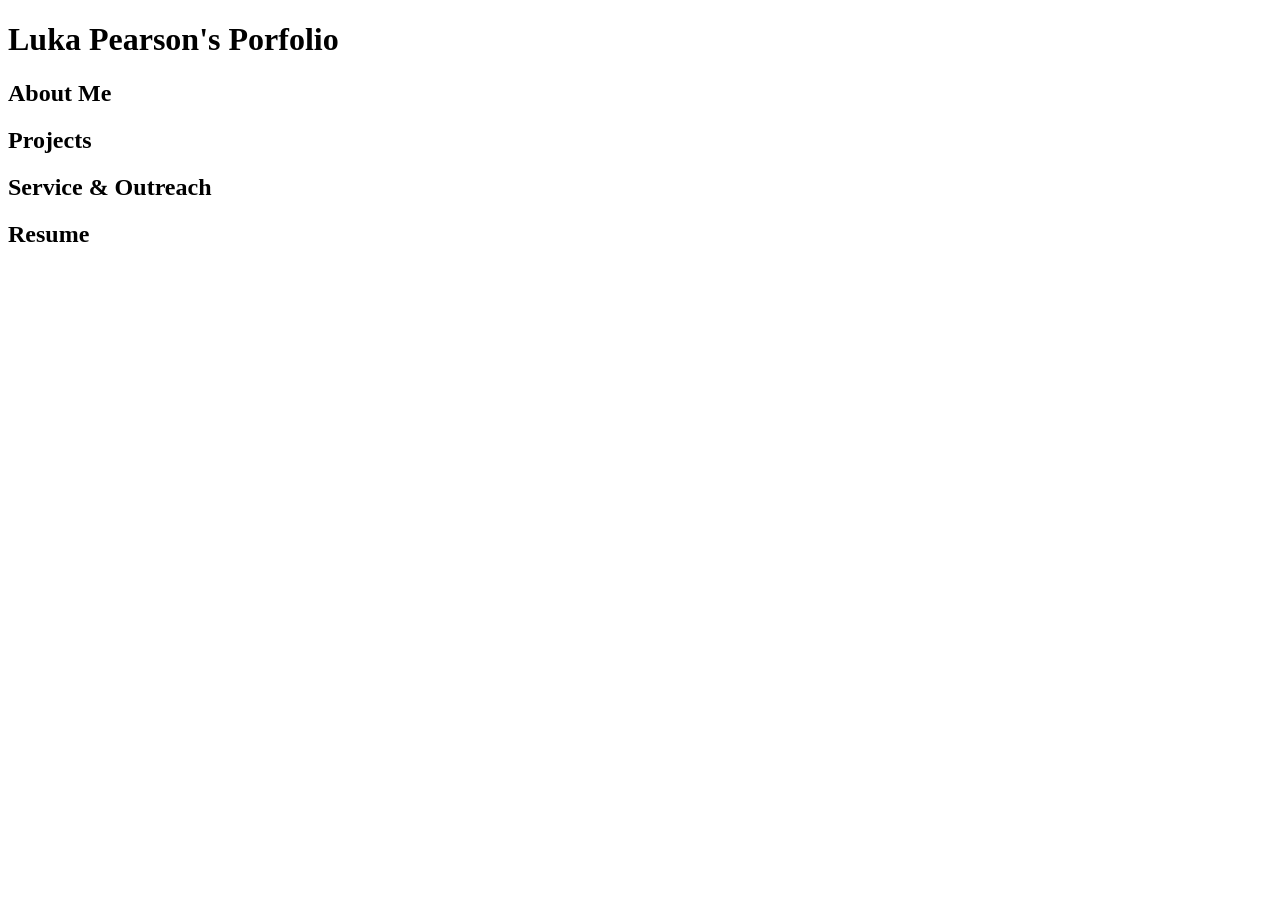
==== index.html @ c2bed39b "index and style started index outline created, footer style started" ====
<!DOCTYPE html>
<html>
<head>
    <title>Luka Pearson's Portfolio</title>
    <meta name="viewport" content="width=device-width, initial-scale=1.0">
</head>
<body>
    <header>
        <h1>Luka Pearson's Porfolio</h1>
        <div class="menu"></div>
    <header>

    <div class="main" id="about-me">
        <h2>About Me</h1>
    </div>

    <div class="main" id="projects">
        <h2>Projects</h1>
    </div>

    <div class="main" id="service-outreach">
        <h2>Service & Outreach</h2>
    </div>

    <div class="main" id="resume">
        <h2>Resume</h2>
    </div>

    <footer>
        
    </footer>

</body>
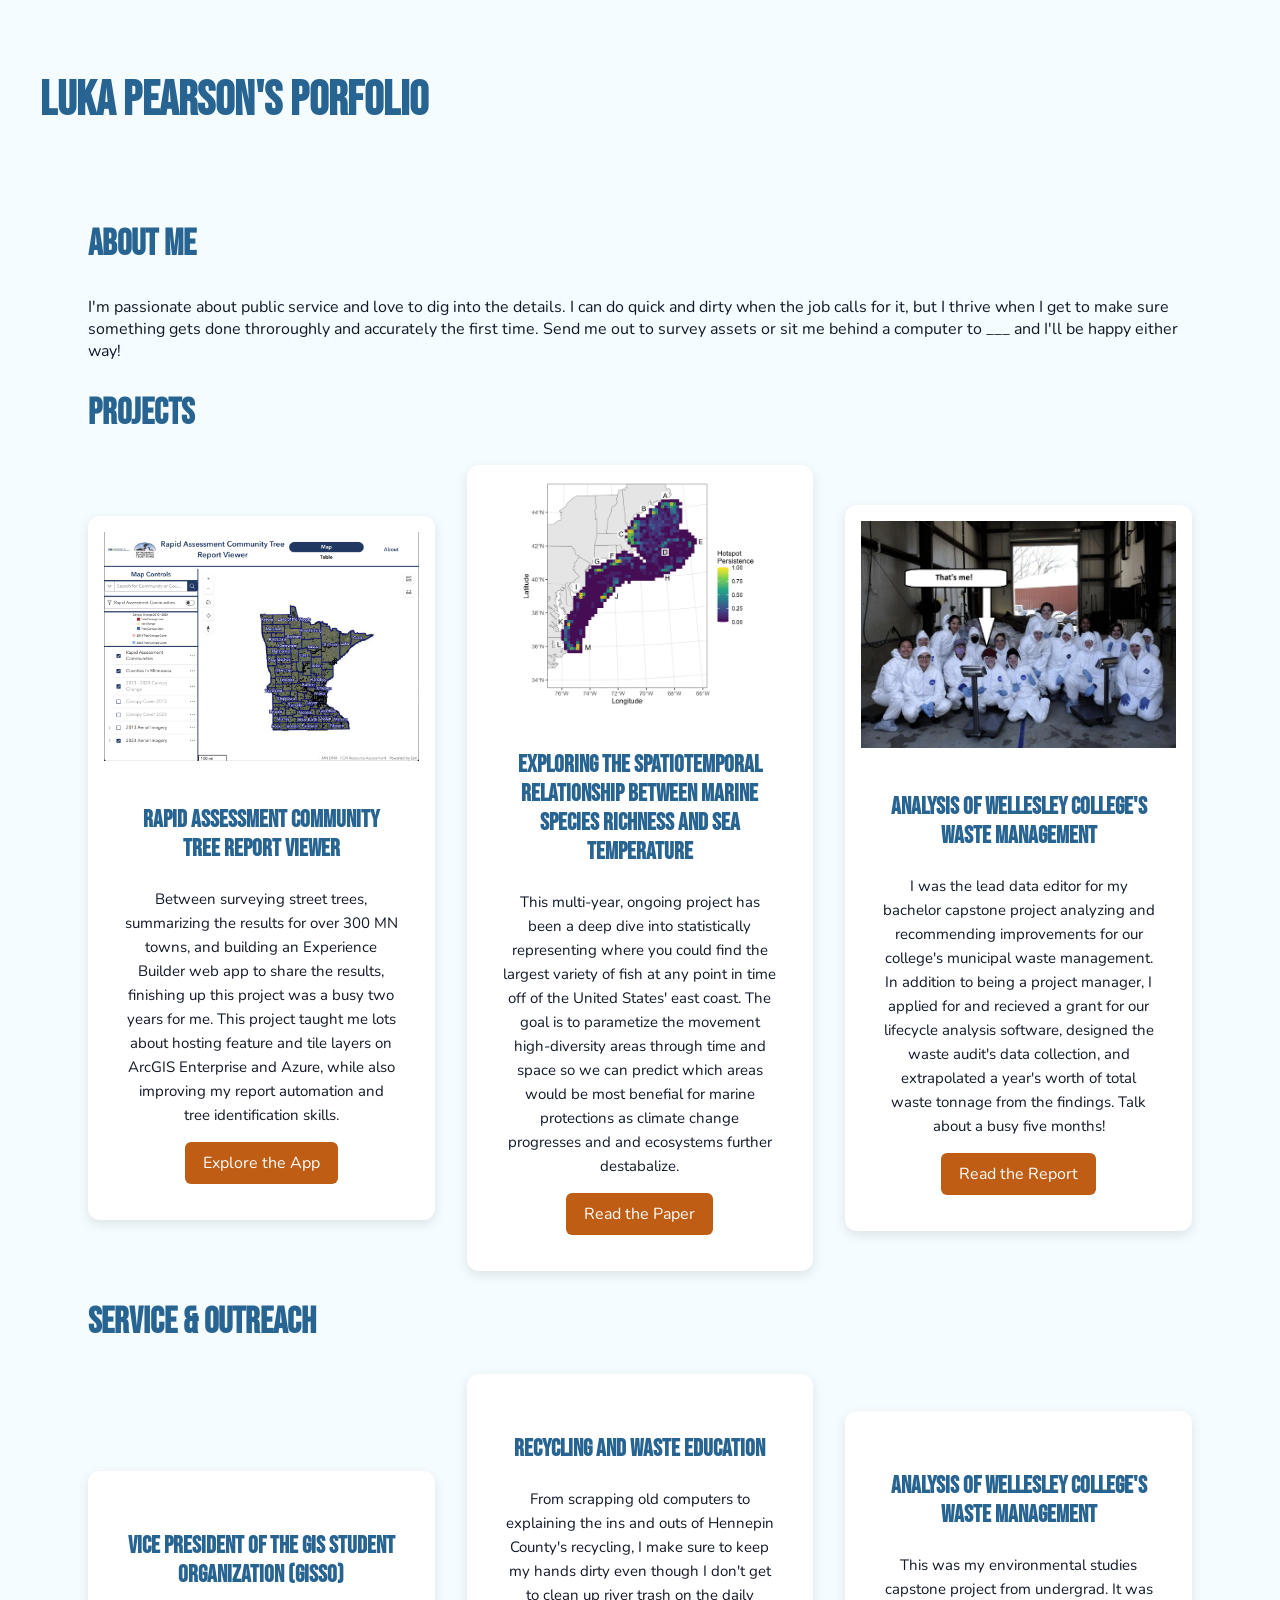
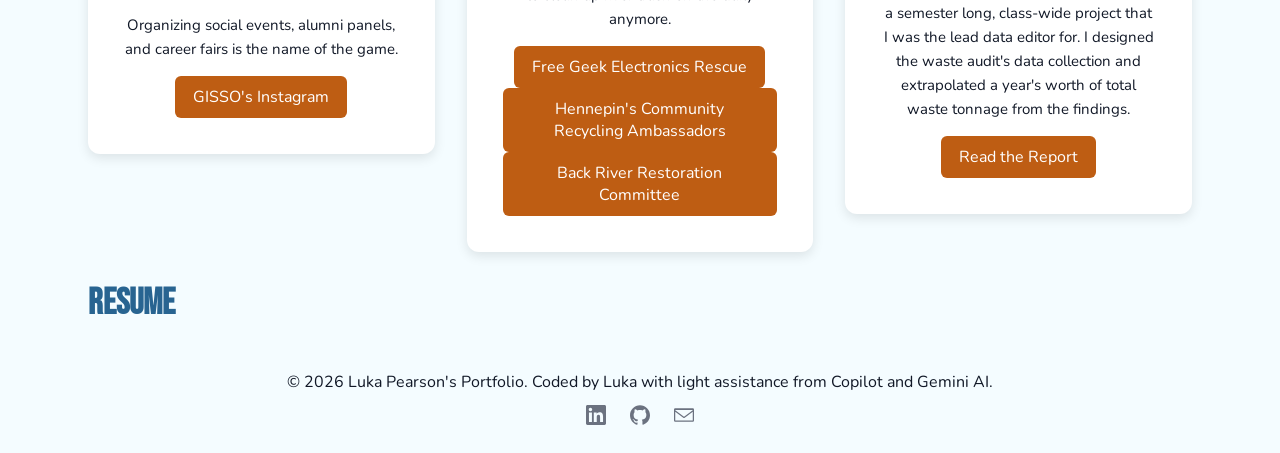
==== commit 8dc54d31: "still working on it fonts and color scheme added, content added" ====
--- a/index.html
+++ b/index.html
@@ -3,31 +3,126 @@
 <head>
     <title>Luka Pearson's Portfolio</title>
     <meta name="viewport" content="width=device-width, initial-scale=1.0">
+    <link rel="stylesheet" href="style.css">
 </head>
 <body>
     <header>
         <h1>Luka Pearson's Porfolio</h1>
         <div class="menu"></div>
-    <header>
-
+    </header>
+    
     <div class="main" id="about-me">
-        <h2>About Me</h1>
+        <h2>About Me</h2>
+        <p>I'm passionate about public service and love to dig into the details. I can do quick and dirty when the job calls for it, but I thrive when I get to make sure something gets done throroughly and accurately the first time. Send me out to survey assets or sit me behind a computer to ___ and I'll be happy either way!</p>
     </div>
-
+    
     <div class="main" id="projects">
-        <h2>Projects</h1>
+        <h2>Projects</h2>
+        <div class="main-grid">
+            <div class="card">
+                <img src="assets/Community-tree-viewer.png" alt="Screeshot of the Rapid Assessment Community Tree Report Viewer website. It contains a map of Minnesota, divided into counties, map filters on the left side of the screen. The Map tab is selected, but there are also tabs titled Table and About.">
+                <div class="card-content">
+                    <h3>Rapid Assessment Community Tree Report Viewer</h3>
+                    <p>Between surveying street trees, summarizing the results for over 300 MN towns, and building an Experience Builder web app to share the results, finishing up this project was a busy two years for me. This project taught me lots about hosting feature and tile layers on ArcGIS Enterprise and Azure, while also improving my report automation and tree identification skills.</p>
+                    <a href="https://gis.dnr.state.mn.us/arcgis/apps/experiencebuilder/experience/?id=84be7fddd5c74d35a45b71caa3bf1c2b" target="_blank">Explore the App</a>
+                </div>
+            </div>
+            <div>
+                <div class="card">
+                    <img src="assets/hotspot-persistence.png" alt="A map of the northeast United States continental shelf and the east coast states. Colors ranging from a dark blue to a bright yellow indicate how persistent marine species hotspots are across the shelf.">
+                    <div class="card-content">
+                        <h3>Exploring the Spatiotemporal Relationship Between Marine Species Richness and Sea Temperature</h3>
+                        <p>This multi-year, ongoing project has been a deep dive into statistically representing where you could find the largest variety of fish at any point in time off of the United States' east coast. The goal is to parametize the movement high-diversity areas through time and space so we can predict which areas would be most benefial for marine protections as climate change progresses and and ecosystems further destabalize.</p>
+                        <a href="https://docs.google.com/document/d/13Gl8vXcmlSaHt4KASBmKrfOcQSFdg6GF/edit?usp=drive_link&ouid=103235267816625658965&rtpof=true&sd=true" target="_blank">Read the Paper</a>
+                    </div>
+                </div>
+            </div>
+            
+            <div class="card">
+                <img src="assets/waste-survey.png" alt="Class picture, including Luka Pearson, of people in a warehouse wearing full-body paper suits and blue gloves, posing in front of two scales.">
+                <div class="card-content">
+                    <h3>Analysis of Wellesley College's Waste Management</h3>
+                    <p>I was the lead data editor for my bachelor capstone project analyzing and recommending improvements for our college's municipal waste management. In addition to being a project manager, I applied for and recieved a grant for our lifecycle analysis software, designed the waste audit's data collection, and extrapolated a year's worth of total waste tonnage from the findings. Talk about a busy five months!</p>
+                    <a href="https://drive.google.com/file/d/1nGG7_Eai6SkqBwXnt5Kz_y4J-TRjPk8u/view?usp=drive_link" target="_blank">Read the Report</a>
+                </div>
+            </div>
+        </div>
     </div>
-
+    
     <div class="main" id="service-outreach">
         <h2>Service & Outreach</h2>
+        <div class="main-grid">
+            <div class="card">
+                <div class="card-content">
+                    <h3>Vice President of the GIS Student Organization (GISSO)</h3>
+                    <p>Organizing social events, alumni panels, and career fairs is the name of the game.</p>
+                    <a href="https://www.instagram.com/gissoumn/" target="_blank">GISSO's Instagram</a>
+                </div>
+            </div>
+            <div>
+                <div class="card">
+                    <div class="card-content">
+                        <h3>Recycling and Waste Education</h3>
+                        <p>From scrapping old computers to explaining the ins and outs of Hennepin County's recycling, I make sure to keep my hands dirty even though I don't get to clean up river trash on the daily anymore. </p>
+                        <a href="https://www.freegeektwincities.org/volunteer" target="_blank">Free Geek Electronics Rescue</a>
+                        <a href="https://www.hennepincounty.gov/government/volunteering/community-recycling-ambassadors" target="_blank">Hennepin's Community Recycling Ambassadors</a>
+                        <a href="https://www.savebackriver.org/" target="_blank">Back River Restoration Committee</a>
+                    </div>
+                </div>
+            </div>
+            
+            <div class="card">
+                <div class="card-content">
+                    <h3>Analysis of Wellesley College's Waste Management</h3>
+                    <p>This was my environmental studies capstone project from undergrad. It was a semester long, class-wide project that I was the lead data editor for. I designed the waste audit's data collection and extrapolated a year's worth of total waste tonnage from the findings.</p>
+                    <a href="https://drive.google.com/file/d/1nGG7_Eai6SkqBwXnt5Kz_y4J-TRjPk8u/view?usp=drive_link" target="_blank">Read the Report</a>
+                </div>
+            </div>
+        </div>
     </div>
-
+    
     <div class="main" id="resume">
         <h2>Resume</h2>
     </div>
-
-    <footer>
-        
+    
+    <footer class="footer-minimal" role="contentinfo">
+        <div class="footer-minimal__container">
+            
+            <p class="footer-minimal__copyright">
+                &copy; 2026 Luka Pearson's Portfolio. Coded by Luka with light assistance from Copilot and Gemini AI.
+            </p>
+            
+            <nav class="footer-minimal__nav" aria-label="Footer Social Media Links">
+                <ul>
+                    <li>
+                        <a href="https://linkedin.com/in/luka-pearson" aria-label="Luka Pearson's LinkedIn Profile" target="_blank">
+                            <!-- SVG icon for LinkedIn -->
+                            <svg role="img" viewBox="0 0 24 24" xmlns="http://www.w3.org/2000/svg">
+                                <title>LinkedIn</title>
+                                <path d="M20.447 20.452h-3.554v-5.569c0-1.328-.027-3.037-1.852-3.037-1.853 0-2.136 1.445-2.136 2.939v5.667H9.351V9h3.414v1.561h.046c.477-.9 1.637-1.85 3.37-1.85 3.601 0 4.267 2.37 4.267 5.455v6.286zM5.337 7.433c-1.144 0-2.063-.926-2.063-2.065 0-1.138.92-2.063 2.063-2.063 1.14 0 2.064.925 2.064 2.063 0 1.139-.925 2.065-2.064 2.065zm1.782 13.019H3.555V9h3.564v11.452zM22.225 0H1.771C.792 0 0 .774 0 1.729v20.542C0 23.227.792 24 1.771 24h20.451C23.2 24 24 23.227 24 22.271V1.729C24 .774 23.2 0 22.225 0z"/>
+                            </svg>
+                        </a>
+                    </li>
+                    <li>
+                        <a href="https://github.com/pearson-png" aria-label="Luka Pearson's GitHub Profile" target="_blank">
+                            <!-- SVG icon for GitHub -->
+                            <svg role="img" viewBox="0 0 24 24" xmlns="http://www.w3.org/2000/svg">
+                                <title>GitHub</title>
+                                <path d="M12 .297c-6.63 0-12 5.373-12 12 0 5.303 3.438 9.8 8.205 11.385.6.113.82-.258.82-.577 0-.285-.01-1.04-.015-2.04-3.338.724-4.042-1.61-4.042-1.61C4.422 18.07 3.633 17.7 3.633 17.7c-1.087-.744.084-.729.084-.729 1.205.084 1.838 1.236 1.838 1.236 1.07 1.835 2.809 1.305 3.495.998.108-.776.417-1.305.76-1.605-2.665-.3-5.466-1.332-5.466-5.93 0-1.31.465-2.38 1.235-3.22-.135-.303-.54-1.523.105-3.176 0 0 1.005-.322 3.3 1.23.96-.267 1.98-.399 3-.405 1.02.006 2.04.138 3 .405 2.28-1.552 3.285-1.23 3.285-1.23.645 1.653.24 2.873.12 3.176.765.84 1.23 1.91 1.23 3.22 0 4.61-2.805 5.625-5.475 5.92.42.36.81 1.096.81 2.22 0 1.606-.015 2.896-.015 3.286 0 .315.21.69.825.57C20.565 22.092 24 17.592 24 12.297c0-6.627-5.373-12-12-12"/>
+                            </svg>
+                        </a>
+                    </li>
+                    <li>
+                        <a href="mailto:lukapear27@gmail.com" aria-label="Email Luka Pearson" target="_blank">
+                            <svg role="img" viewBox="0 0 24 24" xmlns="http://www.w3.org/2000/svg">
+                                <title>Email</title>
+                                <path d="M1.5 4h21A1.5 1.5 0 0 1 24 5.5v13A1.5 1.5 0 0 1 22.5 20h-21A1.5 1.5 0 0 1 0 18.5v-13A1.5 1.5 0 0 1 1.5 4zm0 2v.217l10.5 7.875L22.5 6.217V6h-21zm21 2.092-9.603 7.202a1.5 1.5 0 0 1-1.794 0L1.5 8.092V18.5h21V8.092z"/>
+                            </svg>
+                        </a>
+                    </li>
+                </ul>
+            </nav>
+        </div>
     </footer>
-
+    
 </body>
--- a/style.css
+++ b/style.css
@@ -0,0 +1,196 @@
+/* Set colors */
+:root {
+  /* Brand Colors */
+  --color-primary: #286491;
+  --color-secondary: #be5d13;
+  --color-accent: #cd8c00;
+
+  /* Neutrals */
+  --color-bg: #f4fcff;
+  --color-surface: #ffffff;
+  --color-text: #111827;
+  --color-text-muted: #6b7280;
+}
+
+
+/* Set fonts */
+
+@font-face {
+  font-family: bebas; /* headings */
+  src: url(assets/Bebas_Neue/BebasNeue-Regular.ttf); /* url of the font */
+}
+@font-face {
+  font-family: nunito; /* body text */
+  src: url(assets/Nunito/Nunito-VariableFont_wght.ttf); /* url of the font */
+}
+
+body {
+    background-color: var(--color-bg);
+}
+
+header {
+    padding: 2em;
+}
+
+.main {
+    padding-left: 5em;
+    padding-right: 5em;
+}
+
+/* set base headings and body style */
+h1 {
+    font-family: bebas;
+    font-size: 48px;
+    color: var(--color-primary);
+}
+
+h2 {
+    font-family: bebas;
+    font-size: 36px;
+    color: var(--color-primary);
+}
+
+h3 {
+    font-family: bebas;
+    font-size: 24px;
+    color: var(--color-primary);
+}
+
+p {
+    font-family: nunito;
+    font-size: 16px;
+    color: var(--color-text)
+}
+
+
+/* create a grid of projects wiht images, links, and titles */
+.main-grid {
+  display: grid;
+  grid-template-columns: repeat(3, 1fr);
+  grid-auto-rows: 1fr 1fr;
+  column-gap: 2em;
+  row-gap: 2em;
+  place-items: center;
+}
+
+/* Collapse to 2 columns on screens smaller than 12000px */
+@media (max-width: 1000px) {
+  .main-grid {
+    grid-template-columns: 1fr 1fr;
+  }
+}
+
+/* Collapse to 1 column on screens smaller than 768px */
+@media (max-width: 768px) {
+  .main-grid {
+    grid-template-columns: 1fr;
+  }
+}
+
+/* code in the below comment section from https://kayleotech.com/how-to-create-a-simple-css-card-with-an-image-and-text/ */
+.card {
+    border-radius: 12px;
+    overflow: hidden;
+    box-shadow: 0 4px 12px rgba(0, 0, 0, 0.1);
+    display: grid;
+    text-align: center;
+    padding: 1em;
+    background-color: var(--color-surface);
+}
+
+.card-content {
+    grid-template-rows: auto 1fr auto;
+}
+
+.card img {
+    width: 100%;
+    object-fit: cover;
+}
+
+.card-content {
+    padding: 20px;
+}
+
+.card-content h2 {
+    font-size: 22px;
+    margin-bottom: 10px;
+}
+
+.card-content p {
+    font-size: 15px;
+    line-height: 1.6;
+    margin-bottom: 15px;
+}
+
+.card-content a {
+    display: inline-block;
+    font-family: nunito;
+    text-decoration: none;
+    background-color: var(--color-secondary);
+    color: white;
+    padding: 10px 18px;
+    border-radius: 6px;
+    row-gap: 1em;
+}
+
+.card-content a:hover {
+    background-color: var(--color-accent);
+    transition: background-color 0.2s ease-in-out;
+}
+
+/* end code from https://kayleotech.com/how-to-create-a-simple-css-card-with-an-image-and-text/ */
+
+/* FOOTER STYLES from https://www.quackit.com/html/html_editors/scratchpad/?example=/html/templates/footers/minimalist_single_line_footer */
+
+.footer-minimal {
+    background-color: var(--color-bg);
+    color: var(--color-text-muted);
+    font-size: 0.875rem;
+}
+
+.footer-minimal__container {
+    max-width: 1140px;
+    margin: 0 auto;
+    padding: 1rem 1.5rem;
+    
+    /* Mobile-first: stack items vertically and center them */
+    display: flex;
+    flex-direction: column;
+    align-items: center;
+    gap: 0.75rem;
+}
+
+.footer-minimal__copyright {
+    margin: 0;
+    text-align: center;
+}
+
+.footer-minimal__nav ul {
+    margin: 0;
+    padding: 0;
+    list-style: none;
+    display: flex;
+    gap: 1.5rem;
+    /* Space between icons */
+}
+
+.footer-minimal__nav p {
+    color: var(--color-text-muted);
+}
+
+.footer-minimal__nav a {
+    color: var(--color-text-muted);
+    transition: color 0.2s ease-in-out;
+}
+
+.footer-minimal__nav a:hover {
+    color: var(--color-primary);
+}
+
+.footer-minimal__nav svg {
+    width: 20px;
+    height: 20px;
+    fill: currentColor;
+    /* Inherits the color of the parent link */
+}
+/* ------------- END FOOTER -------------------------*/
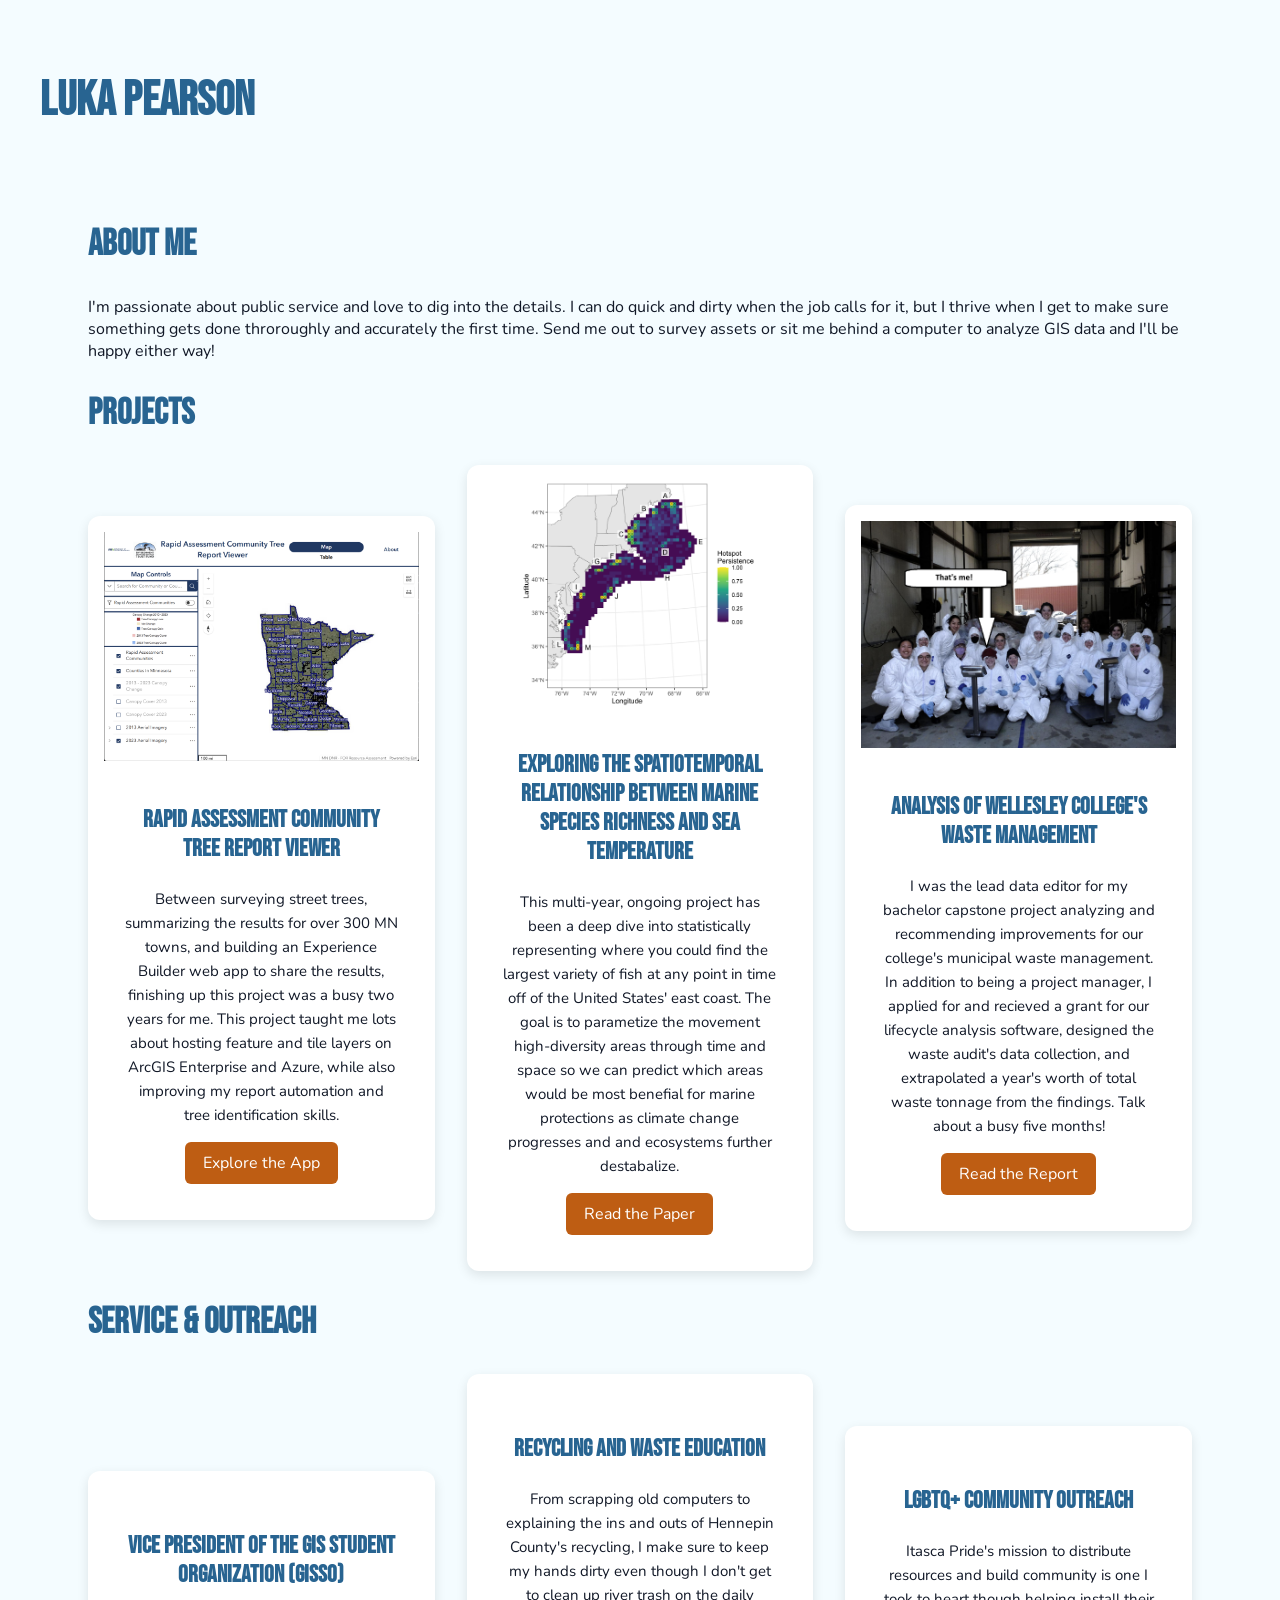
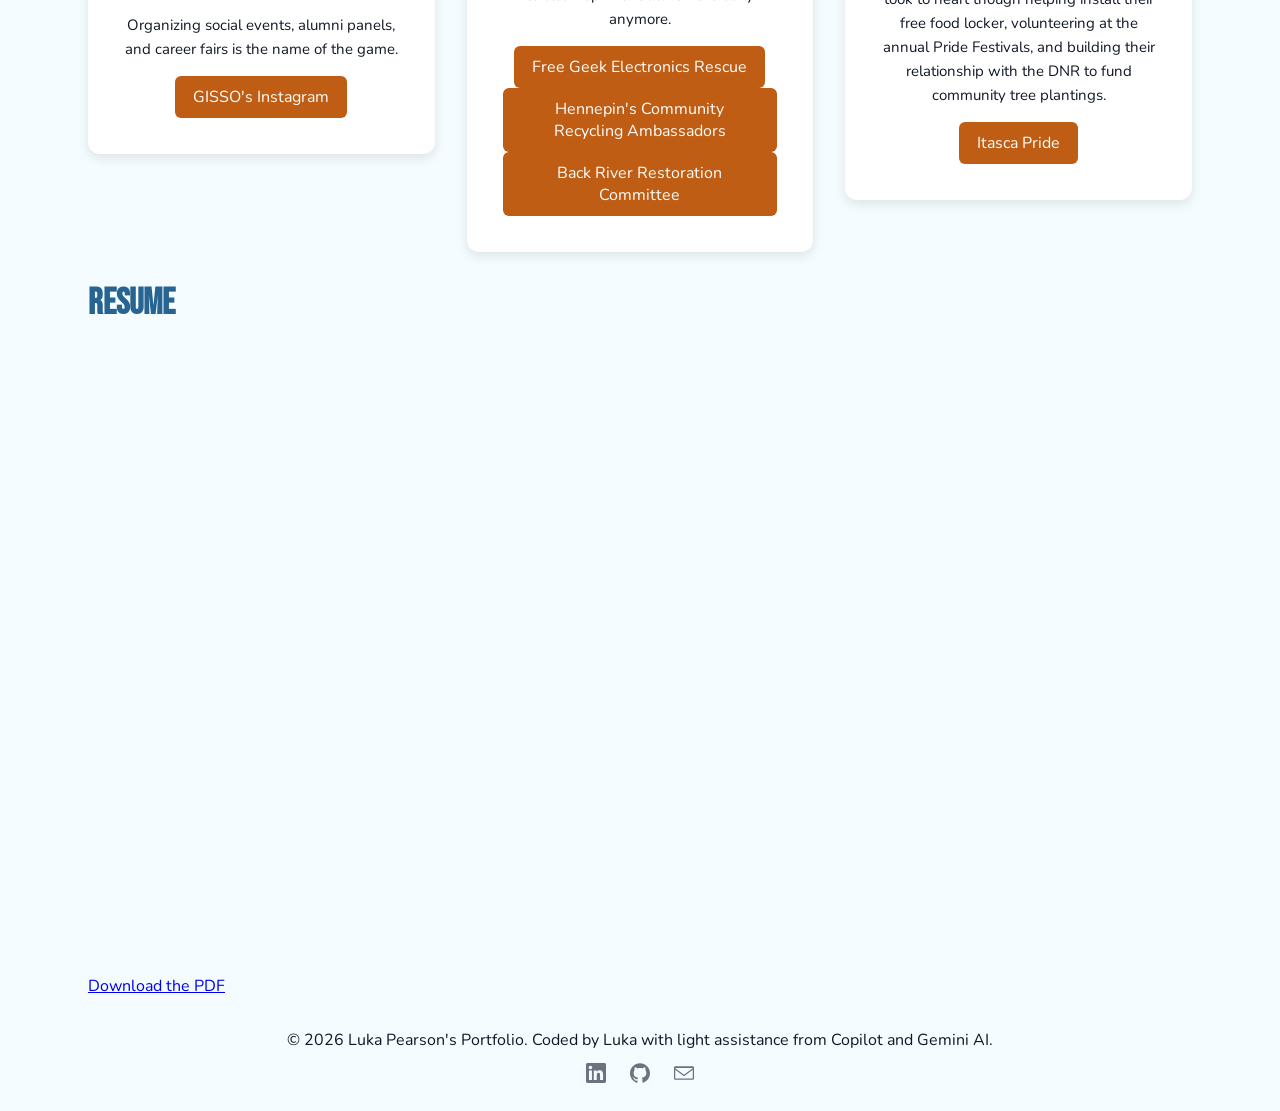
==== commit 4d6092ab: "added resume" ====
--- a/index.html
+++ b/index.html
@@ -7,13 +7,22 @@
 </head>
 <body>
     <header>
-        <h1>Luka Pearson's Porfolio</h1>
-        <div class="menu"></div>
+        <div class="head-grid">
+            <h1>Luka Pearson</h1>
+            <!--
+            <nav>
+                <a href="#about-me" class="active">Home</a>
+                <a href="#projects">About</a>
+                <a href="#service-outreach">Services</a>
+                <a href="#resume">Contact</a>
+            </nav>
+            -->
+        </div>
     </header>
     
     <div class="main" id="about-me">
         <h2>About Me</h2>
-        <p>I'm passionate about public service and love to dig into the details. I can do quick and dirty when the job calls for it, but I thrive when I get to make sure something gets done throroughly and accurately the first time. Send me out to survey assets or sit me behind a computer to ___ and I'll be happy either way!</p>
+        <p>I'm passionate about public service and love to dig into the details. I can do quick and dirty when the job calls for it, but I thrive when I get to make sure something gets done throroughly and accurately the first time. Send me out to survey assets or sit me behind a computer to analyze GIS data and I'll be happy either way!</p>
     </div>
     
     <div class="main" id="projects">
@@ -73,9 +82,9 @@
             
             <div class="card">
                 <div class="card-content">
-                    <h3>Analysis of Wellesley College's Waste Management</h3>
-                    <p>This was my environmental studies capstone project from undergrad. It was a semester long, class-wide project that I was the lead data editor for. I designed the waste audit's data collection and extrapolated a year's worth of total waste tonnage from the findings.</p>
-                    <a href="https://drive.google.com/file/d/1nGG7_Eai6SkqBwXnt5Kz_y4J-TRjPk8u/view?usp=drive_link" target="_blank">Read the Report</a>
+                    <h3>LGBTQ+ Community Outreach</h3>
+                    <p>Itasca Pride's mission to distribute resources and build community is one I took to heart though helping install their free food locker, volunteering at the annual Pride Festivals, and building their relationship with the DNR to fund community tree plantings.</p>
+                    <a href="https://www.itascapride.org/about" target="_blank">Itasca Pride</a>
                 </div>
             </div>
         </div>
@@ -83,6 +92,8 @@
     
     <div class="main" id="resume">
         <h2>Resume</h2>
+        <iframe src="assets/MGIS_CV_2pg_LukaPearson_2026-11-20.pdf" width="100%" height="600px"  style="border: none;"></iframe>
+        <p><a href="assets/MGIS_CV_2pg_LukaPearson_2026-11-20.pdf">Download the PDF</a></p>
     </div>
     
     <footer class="footer-minimal" role="contentinfo">
--- a/style.css
+++ b/style.css
@@ -1,27 +1,33 @@
 /* Set colors */
 :root {
-  /* Brand Colors */
-  --color-primary: #286491;
-  --color-secondary: #be5d13;
-  --color-accent: #cd8c00;
-
-  /* Neutrals */
-  --color-bg: #f4fcff;
-  --color-surface: #ffffff;
-  --color-text: #111827;
-  --color-text-muted: #6b7280;
+    /* Brand Colors */
+    --color-primary: #286491;
+    --color-secondary: #be5d13;
+    --color-accent: #cd8c00;
+    
+    /* Neutrals */
+    --color-bg: #f4fcff;
+    --color-surface: #ffffff;
+    --color-text: #111827;
+    --color-text-muted: #6b7280;
 }
 
 
 /* Set fonts */
 
 @font-face {
-  font-family: bebas; /* headings */
-  src: url(assets/Bebas_Neue/BebasNeue-Regular.ttf); /* url of the font */
+    font-family: bebas; /* headings */
+    src: url(assets/Bebas_Neue/BebasNeue-Regular.ttf); /* url of the font */
 }
 @font-face {
-  font-family: nunito; /* body text */
-  src: url(assets/Nunito/Nunito-VariableFont_wght.ttf); /* url of the font */
+    font-family: nunito; /* body text */
+    src: url(assets/Nunito/Nunito-VariableFont_wght.ttf); /* url of the font */
+}
+
+/* HTML elements */
+
+html {
+    scroll-behavior: smooth;
 }
 
 body {
@@ -30,18 +36,45 @@
 
 header {
     padding: 2em;
-}
-
-.main {
-    padding-left: 5em;
-    padding-right: 5em;
-}
-
-/* set base headings and body style */
+    font-family: bebas;
+    color: var(--color-primary);
+    background-color: var(--color-bg);
+    height: min-content;
+}
+
+/*
+header {
+    padding: 2em;
+    position: sticky;
+    top: 0;
+    z-index: 1000; 
+    font-family: bebas;
+    color: var(--color-primary);
+    background-color: var(--color-bg);
+    height: min-content;
+}
+
+nav {
+    font-size: 24px;
+    display: flex;
+    justify-content: center;
+}
+
+nav a {
+    color: var(--color-secondary);
+    text-decoration: none;
+    border-bottom: 2px solid transparent;
+    margin-bottom: 0px; 
+    transition: border-color 0.2s;
+}
+
+nav a:hover {
+    border-bottom-color: var(--color-accent);
+    color: var(--color-accent);
+}
+*/
 h1 {
-    font-family: bebas;
     font-size: 48px;
-    color: var(--color-primary);
 }
 
 h2 {
@@ -62,29 +95,42 @@
     color: var(--color-text)
 }
 
-
-/* create a grid of projects wiht images, links, and titles */
+/* Classes*/
+
+.head-grid {
+    display: grid;
+    grid-template-columns: 3fr 1fr;
+    column-gap: 2em;
+    height: min-content;
+}
+
+.main {
+    padding-left: 5em;
+    padding-right: 5em;
+}
+
+/* create a grid of projects with images, links, and titles */
 .main-grid {
-  display: grid;
-  grid-template-columns: repeat(3, 1fr);
-  grid-auto-rows: 1fr 1fr;
-  column-gap: 2em;
-  row-gap: 2em;
-  place-items: center;
+    display: grid;
+    grid-template-columns: repeat(3, 1fr);
+    grid-auto-rows: 1fr 1fr;
+    column-gap: 2em;
+    row-gap: 2em;
+    place-items: center;
 }
 
 /* Collapse to 2 columns on screens smaller than 12000px */
 @media (max-width: 1000px) {
-  .main-grid {
-    grid-template-columns: 1fr 1fr;
-  }
+    .main-grid {
+        grid-template-columns: 1fr 1fr;
+    }
 }
 
 /* Collapse to 1 column on screens smaller than 768px */
 @media (max-width: 768px) {
-  .main-grid {
-    grid-template-columns: 1fr;
-  }
+    .main-grid {
+        grid-template-columns: 1fr;
+    }
 }
 
 /* code in the below comment section from https://kayleotech.com/how-to-create-a-simple-css-card-with-an-image-and-text/ */
@@ -139,6 +185,7 @@
 }
 
 /* end code from https://kayleotech.com/how-to-create-a-simple-css-card-with-an-image-and-text/ */
+
 
 /* FOOTER STYLES from https://www.quackit.com/html/html_editors/scratchpad/?example=/html/templates/footers/minimalist_single_line_footer */
 
